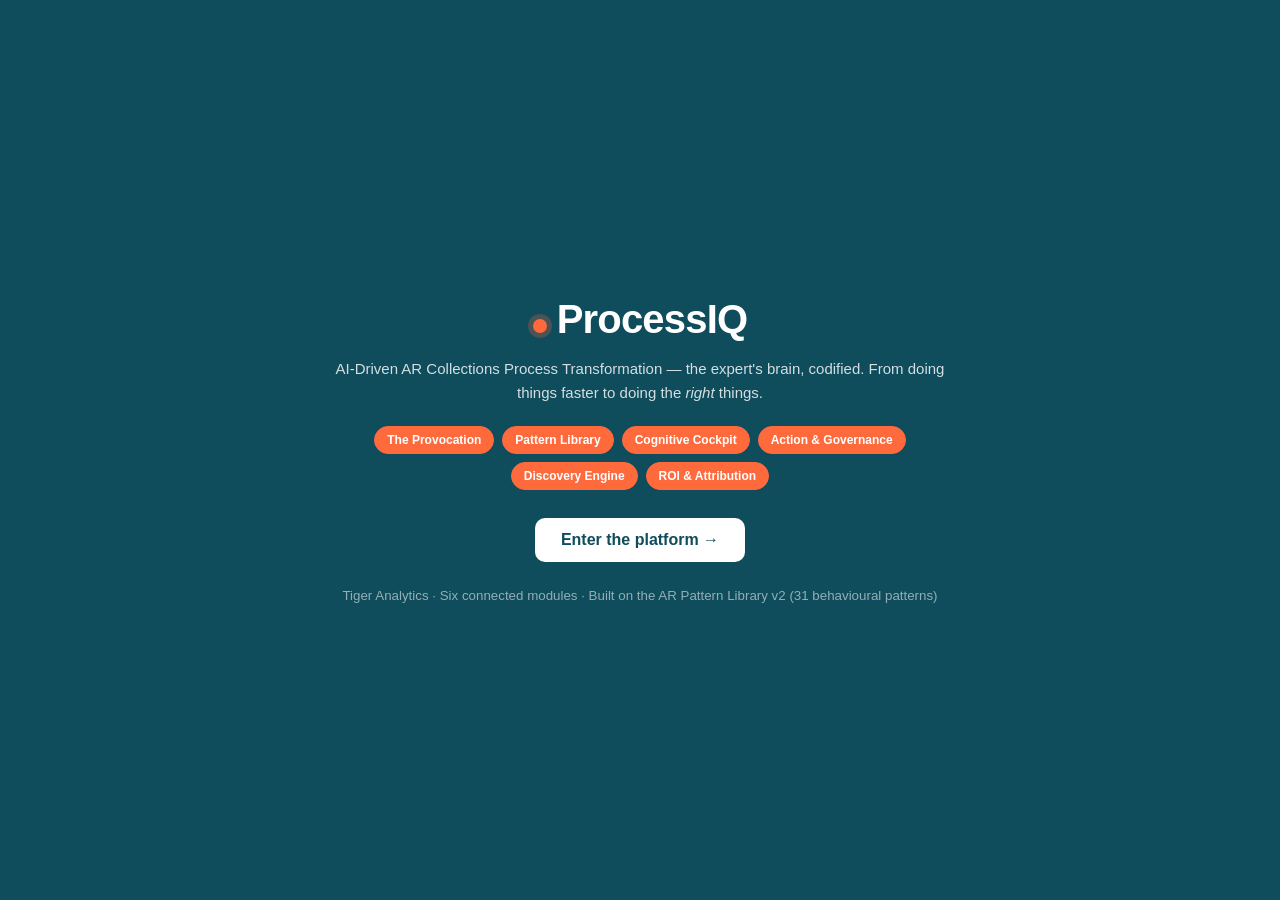
==== public/index.html @ 6649281d "Add ProcessIQ AR Collections accelerator source, build scripts, and generated cockpit Co-Authored-By" ====
<!DOCTYPE html>
<html lang="en">
<head>
<meta charset="utf-8"/>
<meta name="viewport" content="width=device-width,initial-scale=1"/>
<title>ProcessIQ · Tiger Analytics</title>
<style>
  body{margin:0;font-family:Inter,-apple-system,Segoe UI,Roboto,sans-serif;background:#0f4c5c;color:#fff;
    min-height:100vh;display:grid;place-items:center}
  .card{max-width:620px;padding:48px;text-align:center}
  .dot{width:14px;height:14px;border-radius:50%;background:#ff6a3d;display:inline-block;margin-right:10px;
    box-shadow:0 0 0 5px rgba(255,106,61,.25)}
  h1{font-size:40px;margin:0 0 6px;letter-spacing:-.02em}
  p{opacity:.82;line-height:1.55;font-size:15px}
  .modules{display:flex;flex-wrap:wrap;gap:8px;justify-content:center;margin:22px 0 28px}
  .m{font-size:12px;background:rgba(255,255,255,.1);border:1px solid rgba(255,255,255,.18);
    padding:6px 12px;border-radius:20px}
  .m.live{background:#ff6a3d;border-color:#ff6a3d;font-weight:700}
  a.cta{display:inline-block;background:#fff;color:#0f4c5c;text-decoration:none;font-weight:700;
    padding:13px 26px;border-radius:10px}
  small{display:block;margin-top:26px;opacity:.55}
</style>
</head>
<body>
  <div class="card">
    <h1><span class="dot"></span>ProcessIQ</h1>
    <p>AI-Driven AR Collections Process Transformation — the expert's brain, codified.
       From doing things faster to doing the <em>right</em> things.</p>
    <div class="modules">
      <span class="m live">The Provocation</span>
      <span class="m live">Pattern Library</span>
      <span class="m live">Cognitive Cockpit</span>
      <span class="m live">Action &amp; Governance</span>
      <span class="m live">Discovery Engine</span>
      <span class="m live">ROI &amp; Attribution</span>
    </div>
    <a class="cta" href="processiq.html">Enter the platform →</a>
    <small>Tiger Analytics · Six connected modules · Built on the AR Pattern Library v2 (31 behavioural patterns)</small>
  </div>
</body>
</html>
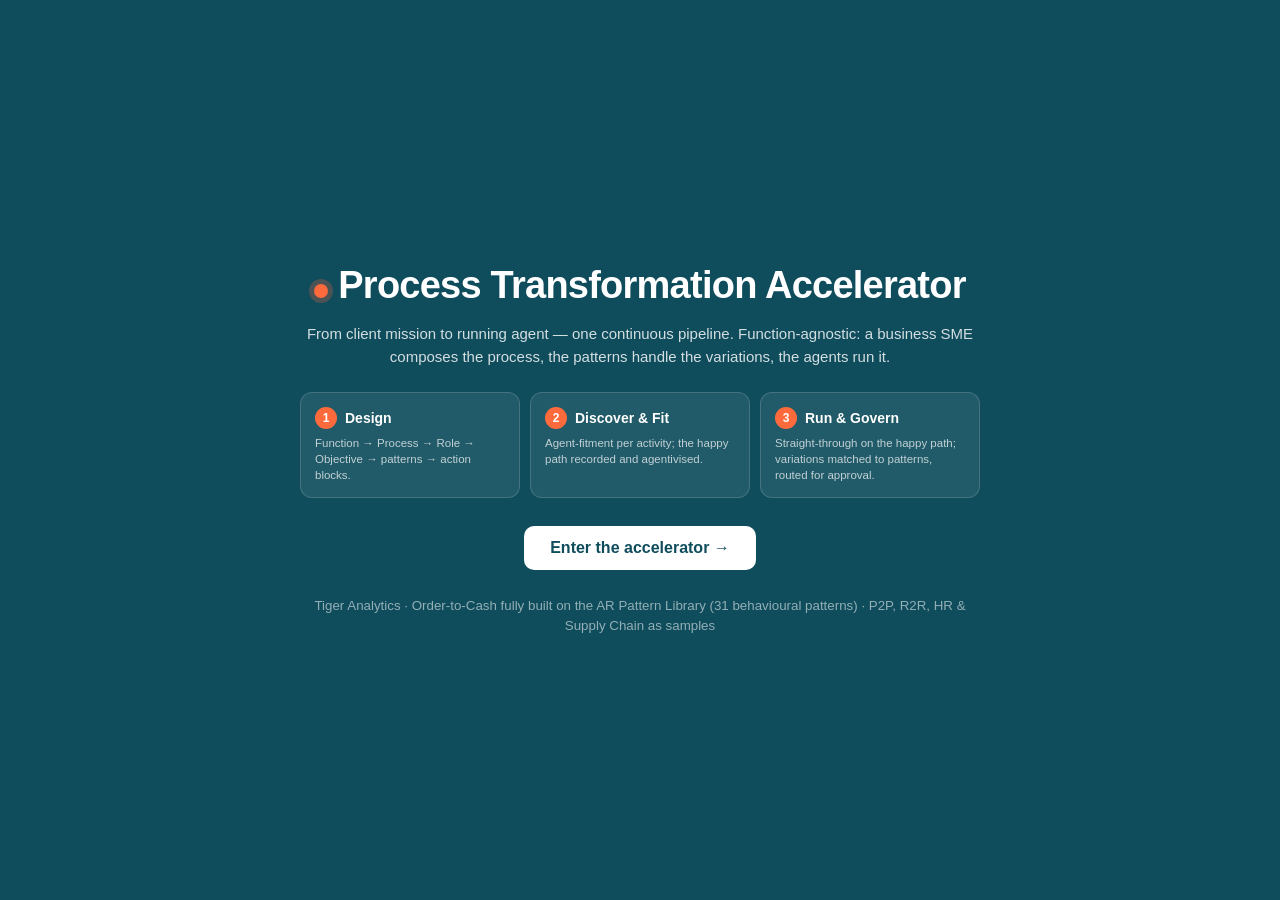
==== commit 42ea382f: "Reposition as function-agnostic Process Transformation Accelerator (3-stage journey) Reframe the 6 f" ====
--- a/public/index.html
+++ b/public/index.html
@@ -3,39 +3,39 @@
 <head>
 <meta charset="utf-8"/>
 <meta name="viewport" content="width=device-width,initial-scale=1"/>
-<title>ProcessIQ · Tiger Analytics</title>
+<title>Process Transformation Accelerator · Tiger Analytics</title>
 <style>
   body{margin:0;font-family:Inter,-apple-system,Segoe UI,Roboto,sans-serif;background:#0f4c5c;color:#fff;
     min-height:100vh;display:grid;place-items:center}
-  .card{max-width:620px;padding:48px;text-align:center}
+  .card{max-width:680px;padding:48px;text-align:center}
   .dot{width:14px;height:14px;border-radius:50%;background:#ff6a3d;display:inline-block;margin-right:10px;
     box-shadow:0 0 0 5px rgba(255,106,61,.25)}
-  h1{font-size:40px;margin:0 0 6px;letter-spacing:-.02em}
+  h1{font-size:38px;margin:0 0 6px;letter-spacing:-.02em}
   p{opacity:.82;line-height:1.55;font-size:15px}
-  .modules{display:flex;flex-wrap:wrap;gap:8px;justify-content:center;margin:22px 0 28px}
-  .m{font-size:12px;background:rgba(255,255,255,.1);border:1px solid rgba(255,255,255,.18);
-    padding:6px 12px;border-radius:20px}
-  .m.live{background:#ff6a3d;border-color:#ff6a3d;font-weight:700}
+  .stages{display:flex;flex-wrap:wrap;gap:10px;justify-content:center;margin:24px 0 28px}
+  .s{flex:1;min-width:170px;background:rgba(255,255,255,.08);border:1px solid rgba(255,255,255,.16);
+    padding:14px 14px;border-radius:12px;text-align:left}
+  .s b{display:flex;align-items:center;gap:8px;font-size:14px}
+  .s b i{width:22px;height:22px;border-radius:50%;background:#ff6a3d;display:grid;place-items:center;
+    font-style:normal;font-size:12px;font-weight:800}
+  .s span{display:block;font-size:11.5px;opacity:.72;margin-top:6px;line-height:1.4}
   a.cta{display:inline-block;background:#fff;color:#0f4c5c;text-decoration:none;font-weight:700;
     padding:13px 26px;border-radius:10px}
-  small{display:block;margin-top:26px;opacity:.55}
+  small{display:block;margin-top:26px;opacity:.55;line-height:1.5}
 </style>
 </head>
 <body>
   <div class="card">
-    <h1><span class="dot"></span>ProcessIQ</h1>
-    <p>AI-Driven AR Collections Process Transformation — the expert's brain, codified.
-       From doing things faster to doing the <em>right</em> things.</p>
-    <div class="modules">
-      <span class="m live">The Provocation</span>
-      <span class="m live">Pattern Library</span>
-      <span class="m live">Cognitive Cockpit</span>
-      <span class="m live">Action &amp; Governance</span>
-      <span class="m live">Discovery Engine</span>
-      <span class="m live">ROI &amp; Attribution</span>
+    <h1><span class="dot"></span>Process Transformation Accelerator</h1>
+    <p>From client mission to running agent — one continuous pipeline. Function-agnostic:
+       a business SME composes the process, the patterns handle the variations, the agents run it.</p>
+    <div class="stages">
+      <div class="s"><b><i>1</i>Design</b><span>Function → Process → Role → Objective → patterns → action blocks.</span></div>
+      <div class="s"><b><i>2</i>Discover &amp; Fit</b><span>Agent-fitment per activity; the happy path recorded and agentivised.</span></div>
+      <div class="s"><b><i>3</i>Run &amp; Govern</b><span>Straight-through on the happy path; variations matched to patterns, routed for approval.</span></div>
     </div>
-    <a class="cta" href="processiq.html">Enter the platform →</a>
-    <small>Tiger Analytics · Six connected modules · Built on the AR Pattern Library v2 (31 behavioural patterns)</small>
+    <a class="cta" href="processiq.html">Enter the accelerator →</a>
+    <small>Tiger Analytics · Order-to-Cash fully built on the AR Pattern Library (31 behavioural patterns) · P2P, R2R, HR &amp; Supply Chain as samples</small>
   </div>
 </body>
 </html>
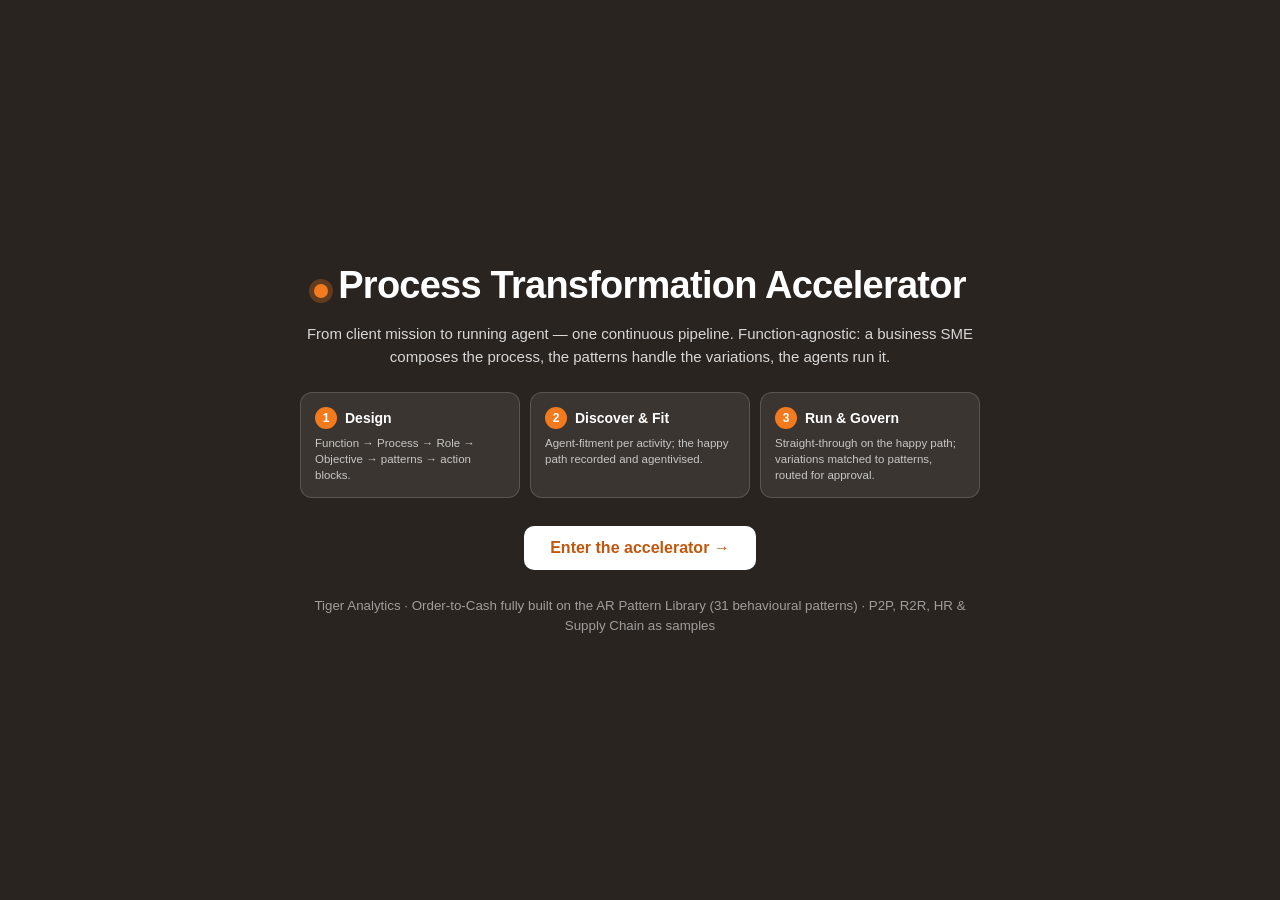
==== commit c225dc90: "Recolor to Tiger Analytics theme (warm neutrals + charcoal & Tiger orange) - :root tokens: warm off-" ====
--- a/public/index.html
+++ b/public/index.html
@@ -5,21 +5,21 @@
 <meta name="viewport" content="width=device-width,initial-scale=1"/>
 <title>Process Transformation Accelerator · Tiger Analytics</title>
 <style>
-  body{margin:0;font-family:Inter,-apple-system,Segoe UI,Roboto,sans-serif;background:#0f4c5c;color:#fff;
+  body{margin:0;font-family:Inter,-apple-system,Segoe UI,Roboto,sans-serif;background:#2a2420;color:#fff;
     min-height:100vh;display:grid;place-items:center}
   .card{max-width:680px;padding:48px;text-align:center}
-  .dot{width:14px;height:14px;border-radius:50%;background:#ff6a3d;display:inline-block;margin-right:10px;
-    box-shadow:0 0 0 5px rgba(255,106,61,.25)}
+  .dot{width:14px;height:14px;border-radius:50%;background:#f47a1e;display:inline-block;margin-right:10px;
+    box-shadow:0 0 0 5px rgba(244,122,30,.28)}
   h1{font-size:38px;margin:0 0 6px;letter-spacing:-.02em}
   p{opacity:.82;line-height:1.55;font-size:15px}
   .stages{display:flex;flex-wrap:wrap;gap:10px;justify-content:center;margin:24px 0 28px}
   .s{flex:1;min-width:170px;background:rgba(255,255,255,.08);border:1px solid rgba(255,255,255,.16);
     padding:14px 14px;border-radius:12px;text-align:left}
   .s b{display:flex;align-items:center;gap:8px;font-size:14px}
-  .s b i{width:22px;height:22px;border-radius:50%;background:#ff6a3d;display:grid;place-items:center;
+  .s b i{width:22px;height:22px;border-radius:50%;background:#f47a1e;display:grid;place-items:center;
     font-style:normal;font-size:12px;font-weight:800}
   .s span{display:block;font-size:11.5px;opacity:.72;margin-top:6px;line-height:1.4}
-  a.cta{display:inline-block;background:#fff;color:#0f4c5c;text-decoration:none;font-weight:700;
+  a.cta{display:inline-block;background:#fff;color:#c1560d;text-decoration:none;font-weight:700;
     padding:13px 26px;border-radius:10px}
   small{display:block;margin-top:26px;opacity:.55;line-height:1.5}
 </style>
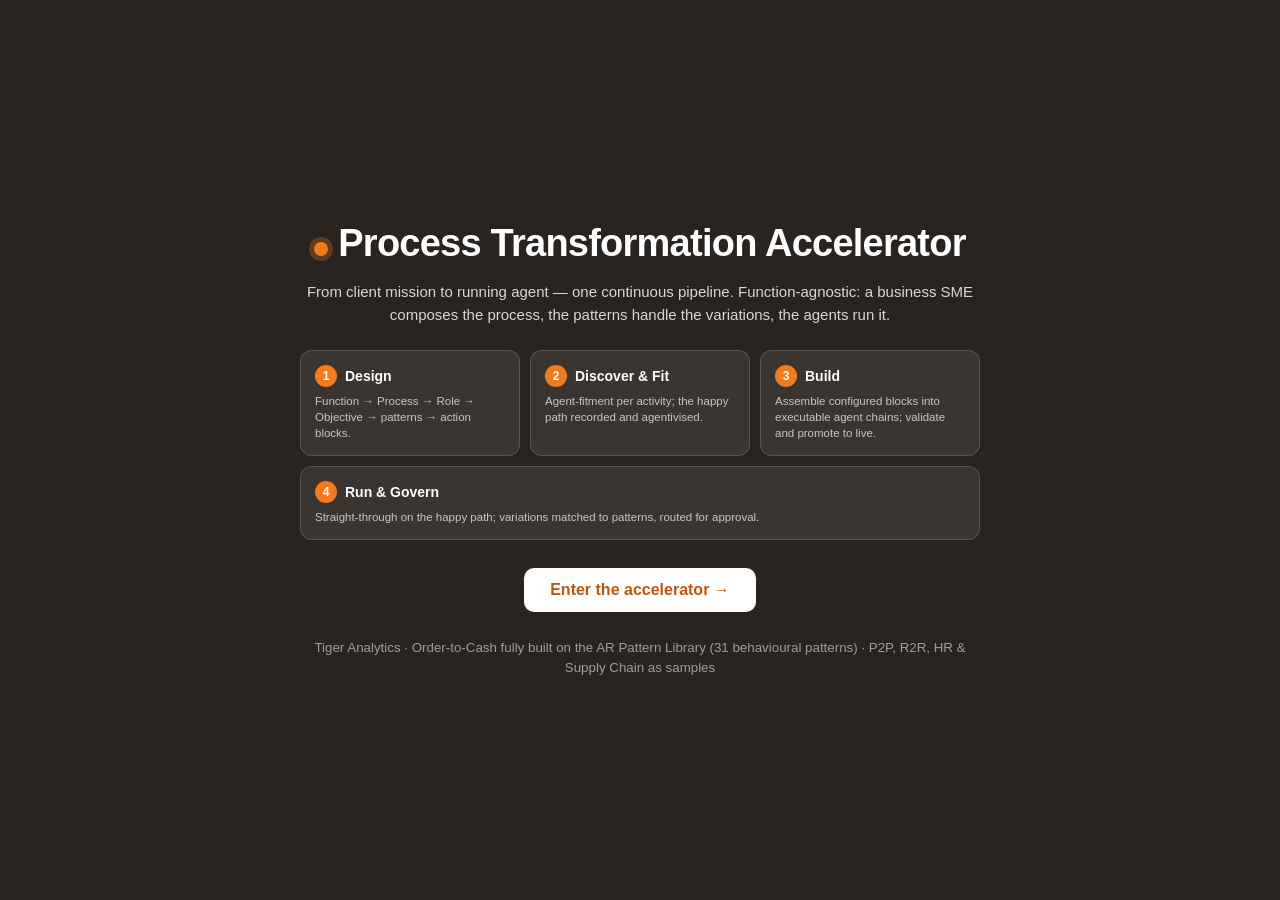
==== commit 5d902e68: "Expand to full O2C library (101 patterns) + promote Build to its own stage - Add hand-authored patte" ====
--- a/public/index.html
+++ b/public/index.html
@@ -32,7 +32,8 @@
     <div class="stages">
       <div class="s"><b><i>1</i>Design</b><span>Function → Process → Role → Objective → patterns → action blocks.</span></div>
       <div class="s"><b><i>2</i>Discover &amp; Fit</b><span>Agent-fitment per activity; the happy path recorded and agentivised.</span></div>
-      <div class="s"><b><i>3</i>Run &amp; Govern</b><span>Straight-through on the happy path; variations matched to patterns, routed for approval.</span></div>
+      <div class="s"><b><i>3</i>Build</b><span>Assemble configured blocks into executable agent chains; validate and promote to live.</span></div>
+      <div class="s"><b><i>4</i>Run &amp; Govern</b><span>Straight-through on the happy path; variations matched to patterns, routed for approval.</span></div>
     </div>
     <a class="cta" href="processiq.html">Enter the accelerator →</a>
     <small>Tiger Analytics · Order-to-Cash fully built on the AR Pattern Library (31 behavioural patterns) · P2P, R2R, HR &amp; Supply Chain as samples</small>
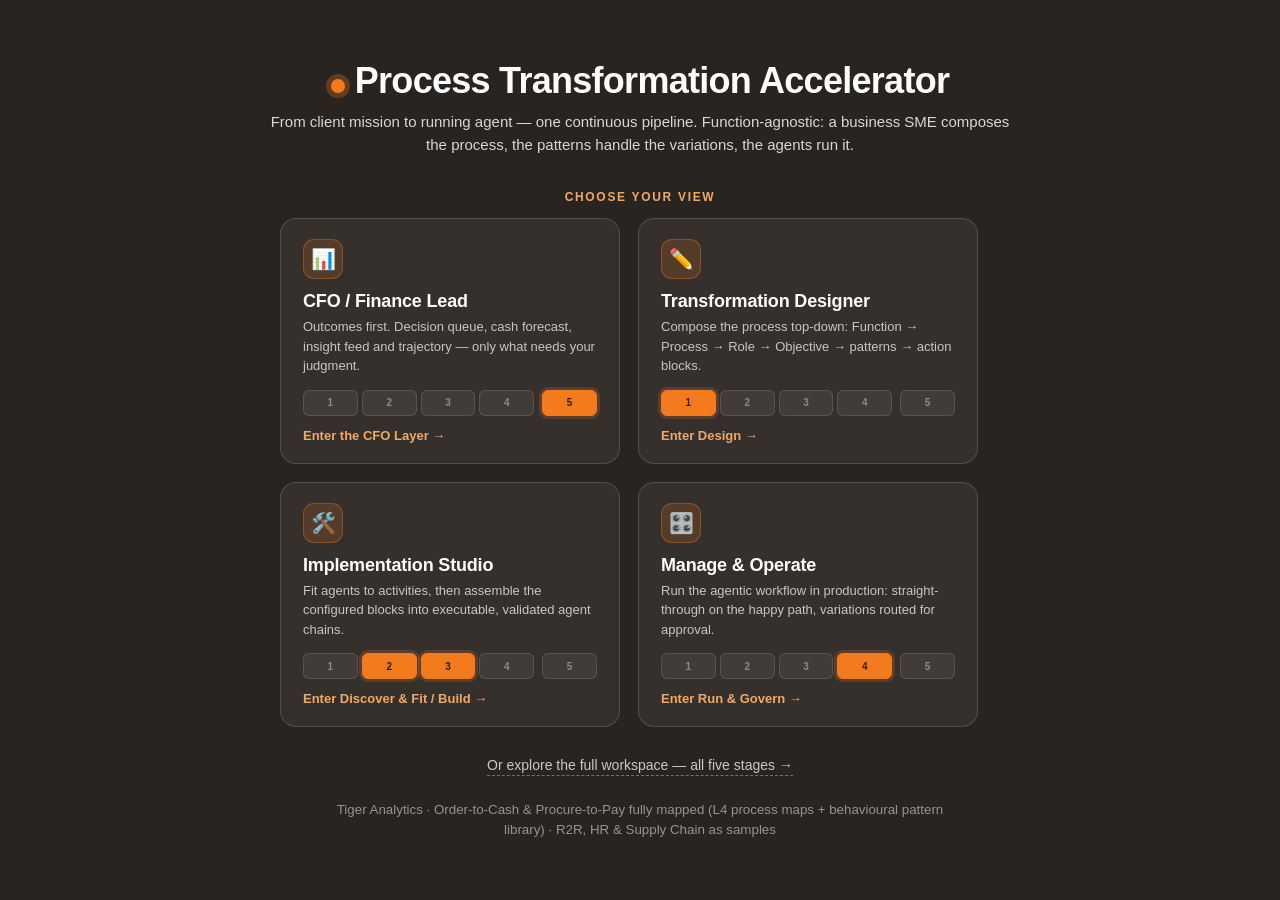
==== commit 7df95073: "persona page added" ====
--- a/public/index.html
+++ b/public/index.html
@@ -5,38 +5,94 @@
 <meta name="viewport" content="width=device-width,initial-scale=1"/>
 <title>Process Transformation Accelerator · Tiger Analytics</title>
 <style>
+  *{box-sizing:border-box}
   body{margin:0;font-family:Inter,-apple-system,Segoe UI,Roboto,sans-serif;background:#2a2420;color:#fff;
-    min-height:100vh;display:grid;place-items:center}
-  .card{max-width:680px;padding:48px;text-align:center}
+    min-height:100vh;display:flex;flex-direction:column;align-items:center;justify-content:center;padding:40px 20px}
   .dot{width:14px;height:14px;border-radius:50%;background:#f47a1e;display:inline-block;margin-right:10px;
     box-shadow:0 0 0 5px rgba(244,122,30,.28)}
-  h1{font-size:38px;margin:0 0 6px;letter-spacing:-.02em}
-  p{opacity:.82;line-height:1.55;font-size:15px}
-  .stages{display:flex;flex-wrap:wrap;gap:10px;justify-content:center;margin:24px 0 28px}
-  .s{flex:1;min-width:170px;background:rgba(255,255,255,.08);border:1px solid rgba(255,255,255,.16);
-    padding:14px 14px;border-radius:12px;text-align:left}
-  .s b{display:flex;align-items:center;gap:8px;font-size:14px}
-  .s b i{width:22px;height:22px;border-radius:50%;background:#f47a1e;display:grid;place-items:center;
-    font-style:normal;font-size:12px;font-weight:800}
-  .s span{display:block;font-size:11.5px;opacity:.72;margin-top:6px;line-height:1.4}
-  a.cta{display:inline-block;background:#fff;color:#c1560d;text-decoration:none;font-weight:700;
-    padding:13px 26px;border-radius:10px}
-  small{display:block;margin-top:26px;opacity:.55;line-height:1.5}
+  .hero{max-width:760px;text-align:center;margin-bottom:34px}
+  h1{font-size:36px;margin:0 0 8px;letter-spacing:-.02em}
+  .hero p{opacity:.82;line-height:1.55;font-size:15px;margin:0}
+  .who{font-size:12px;font-weight:800;text-transform:uppercase;letter-spacing:.14em;color:#f0a866;margin:0 0 14px}
+  .grid{display:grid;grid-template-columns:repeat(2,minmax(300px,340px));gap:18px;width:100%;max-width:720px}
+  @media(max-width:720px){.grid{grid-template-columns:1fr}}
+  a.persona{display:block;text-decoration:none;color:#fff;background:rgba(255,255,255,.06);
+    border:1px solid rgba(255,255,255,.14);border-radius:16px;padding:20px 22px;transition:.16s}
+  a.persona:hover{background:rgba(255,255,255,.1);border-color:rgba(244,122,30,.6);transform:translateY(-3px)}
+  .p-ic{width:40px;height:40px;border-radius:11px;display:grid;place-items:center;font-size:20px;
+    background:rgba(244,122,30,.16);border:1px solid rgba(244,122,30,.34);margin-bottom:12px}
+  .p-name{font-size:18px;font-weight:750;letter-spacing:-.01em}
+  .p-desc{font-size:13px;opacity:.72;line-height:1.5;margin:5px 0 14px}
+  /* mini stage strip preview */
+  .strip{display:flex;gap:4px;margin-bottom:12px}
+  .st{flex:1;height:26px;border-radius:6px;display:grid;place-items:center;font-size:10px;font-weight:800;
+    background:rgba(255,255,255,.06);border:1px solid rgba(255,255,255,.12);color:rgba(255,255,255,.4)}
+  .st.on{background:#f47a1e;border-color:#f47a1e;color:#2a2420;box-shadow:0 0 0 3px rgba(244,122,30,.2)}
+  .st.sep{flex:0;width:1px;background:rgba(255,255,255,.18);border:0;border-radius:0}
+  .p-enter{font-size:13px;font-weight:700;color:#f0a866}
+  a.full{margin-top:30px;font-size:14px;color:rgba(255,255,255,.75);text-decoration:none;border-bottom:1px dashed rgba(255,255,255,.35);padding-bottom:2px}
+  a.full:hover{color:#fff}
+  small.foot{display:block;margin-top:24px;opacity:.5;line-height:1.5;text-align:center;max-width:640px}
 </style>
 </head>
 <body>
-  <div class="card">
+  <div class="hero">
     <h1><span class="dot"></span>Process Transformation Accelerator</h1>
     <p>From client mission to running agent — one continuous pipeline. Function-agnostic:
        a business SME composes the process, the patterns handle the variations, the agents run it.</p>
-    <div class="stages">
-      <div class="s"><b><i>1</i>Design</b><span>Function → Process → Role → Objective → patterns → action blocks.</span></div>
-      <div class="s"><b><i>2</i>Discover &amp; Fit</b><span>Agent-fitment per activity; the happy path recorded and agentivised.</span></div>
-      <div class="s"><b><i>3</i>Build</b><span>Assemble configured blocks into executable agent chains; validate and promote to live.</span></div>
-      <div class="s"><b><i>4</i>Run &amp; Govern</b><span>Straight-through on the happy path; variations matched to patterns, routed for approval.</span></div>
-    </div>
-    <a class="cta" href="processiq.html">Enter the accelerator →</a>
-    <small>Tiger Analytics · Order-to-Cash fully built on the AR Pattern Library (31 behavioural patterns) · P2P, R2R, HR &amp; Supply Chain as samples</small>
   </div>
+
+  <p class="who">Choose your view</p>
+  <div class="grid">
+
+    <a class="persona" href="processiq.html?persona=cfo">
+      <div class="p-ic">📊</div>
+      <div class="p-name">CFO / Finance Lead</div>
+      <div class="p-desc">Outcomes first. Decision queue, cash forecast, insight feed and trajectory — only what needs your judgment.</div>
+      <div class="strip">
+        <span class="st">1</span><span class="st">2</span><span class="st">3</span><span class="st">4</span>
+        <span class="st sep"></span><span class="st on">5</span>
+      </div>
+      <div class="p-enter">Enter the CFO Layer →</div>
+    </a>
+
+    <a class="persona" href="processiq.html?persona=designer">
+      <div class="p-ic">✏️</div>
+      <div class="p-name">Transformation Designer</div>
+      <div class="p-desc">Compose the process top-down: Function → Process → Role → Objective → patterns → action blocks.</div>
+      <div class="strip">
+        <span class="st on">1</span><span class="st">2</span><span class="st">3</span><span class="st">4</span>
+        <span class="st sep"></span><span class="st">5</span>
+      </div>
+      <div class="p-enter">Enter Design →</div>
+    </a>
+
+    <a class="persona" href="processiq.html?persona=studio">
+      <div class="p-ic">🛠️</div>
+      <div class="p-name">Implementation Studio</div>
+      <div class="p-desc">Fit agents to activities, then assemble the configured blocks into executable, validated agent chains.</div>
+      <div class="strip">
+        <span class="st">1</span><span class="st on">2</span><span class="st on">3</span><span class="st">4</span>
+        <span class="st sep"></span><span class="st">5</span>
+      </div>
+      <div class="p-enter">Enter Discover &amp; Fit / Build →</div>
+    </a>
+
+    <a class="persona" href="processiq.html?persona=manage">
+      <div class="p-ic">🎛️</div>
+      <div class="p-name">Manage &amp; Operate</div>
+      <div class="p-desc">Run the agentic workflow in production: straight-through on the happy path, variations routed for approval.</div>
+      <div class="strip">
+        <span class="st">1</span><span class="st">2</span><span class="st">3</span><span class="st on">4</span>
+        <span class="st sep"></span><span class="st">5</span>
+      </div>
+      <div class="p-enter">Enter Run &amp; Govern →</div>
+    </a>
+
+  </div>
+
+  <a class="full" href="processiq.html">Or explore the full workspace — all five stages →</a>
+
+  <small class="foot">Tiger Analytics · Order-to-Cash &amp; Procure-to-Pay fully mapped (L4 process maps + behavioural pattern library) · R2R, HR &amp; Supply Chain as samples</small>
 </body>
 </html>
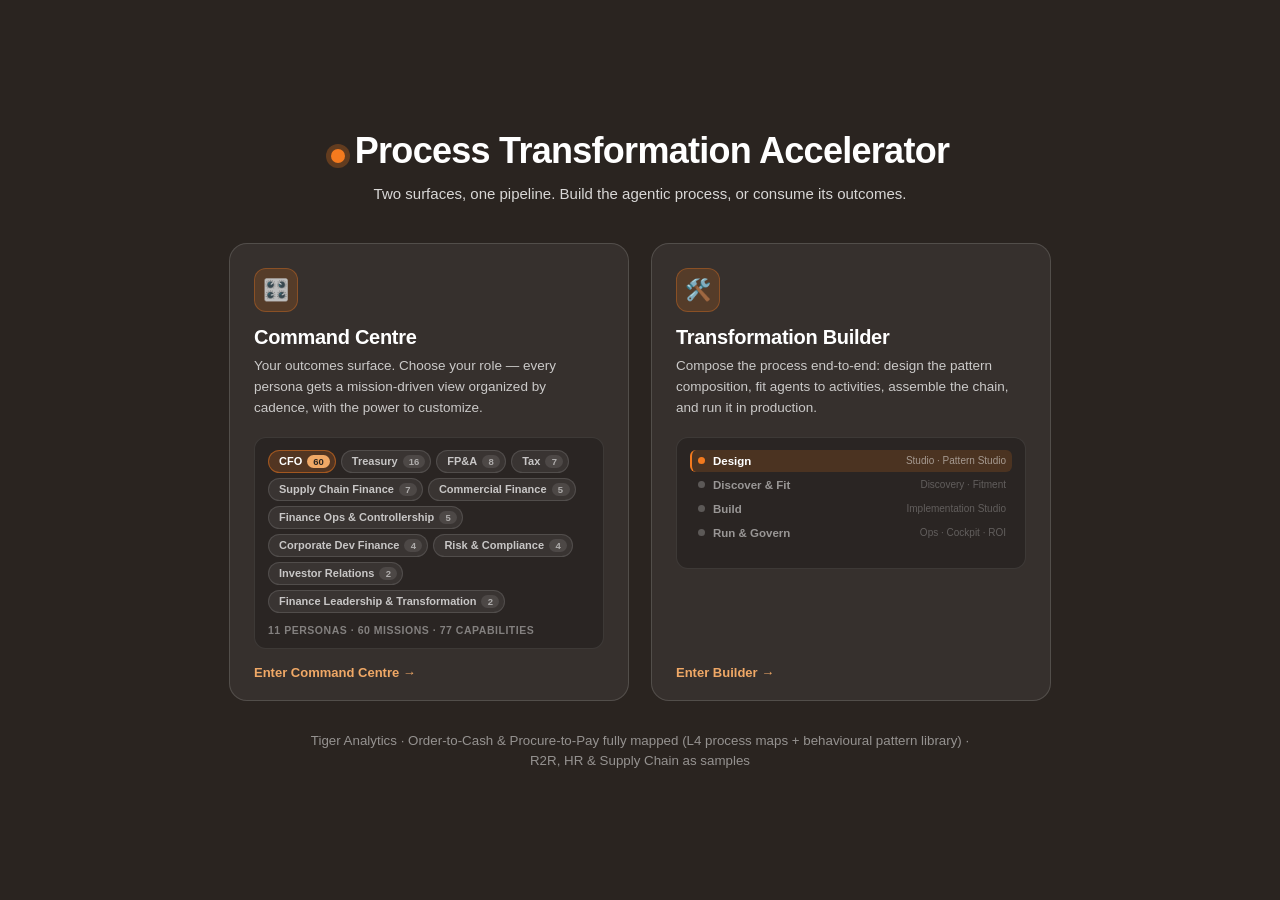
==== commit 9d5e584a: "Two-tile architecture: Command Centre (mission taxonomy) + Transformation Builder Landing page colla" ====
--- a/public/index.html
+++ b/public/index.html
@@ -3,96 +3,105 @@
 <head>
 <meta charset="utf-8"/>
 <meta name="viewport" content="width=device-width,initial-scale=1"/>
+<meta http-equiv="Cache-Control" content="no-cache"/>
 <title>Process Transformation Accelerator · Tiger Analytics</title>
 <style>
   *{box-sizing:border-box}
   body{margin:0;font-family:Inter,-apple-system,Segoe UI,Roboto,sans-serif;background:#2a2420;color:#fff;
-    min-height:100vh;display:flex;flex-direction:column;align-items:center;justify-content:center;padding:40px 20px}
+    min-height:100vh;display:flex;flex-direction:column;align-items:center;justify-content:center;padding:44px 20px}
   .dot{width:14px;height:14px;border-radius:50%;background:#f47a1e;display:inline-block;margin-right:10px;
     box-shadow:0 0 0 5px rgba(244,122,30,.28)}
-  .hero{max-width:760px;text-align:center;margin-bottom:34px}
-  h1{font-size:36px;margin:0 0 8px;letter-spacing:-.02em}
+  .hero{max-width:780px;text-align:center;margin-bottom:38px}
+  h1{font-size:36px;margin:0 0 10px;letter-spacing:-.02em}
   .hero p{opacity:.82;line-height:1.55;font-size:15px;margin:0}
-  .who{font-size:12px;font-weight:800;text-transform:uppercase;letter-spacing:.14em;color:#f0a866;margin:0 0 14px}
-  .grid{display:grid;grid-template-columns:repeat(2,minmax(300px,340px));gap:18px;width:100%;max-width:720px}
-  @media(max-width:720px){.grid{grid-template-columns:1fr}}
-  a.persona{display:block;text-decoration:none;color:#fff;background:rgba(255,255,255,.06);
-    border:1px solid rgba(255,255,255,.14);border-radius:16px;padding:20px 22px;transition:.16s}
-  a.persona:hover{background:rgba(255,255,255,.1);border-color:rgba(244,122,30,.6);transform:translateY(-3px)}
-  .p-ic{width:40px;height:40px;border-radius:11px;display:grid;place-items:center;font-size:20px;
-    background:rgba(244,122,30,.16);border:1px solid rgba(244,122,30,.34);margin-bottom:12px}
-  .p-name{font-size:18px;font-weight:750;letter-spacing:-.01em}
-  .p-desc{font-size:13px;opacity:.72;line-height:1.5;margin:5px 0 14px}
-  /* mini stage strip preview */
-  .strip{display:flex;gap:4px;margin-bottom:12px}
-  .st{flex:1;height:26px;border-radius:6px;display:grid;place-items:center;font-size:10px;font-weight:800;
-    background:rgba(255,255,255,.06);border:1px solid rgba(255,255,255,.12);color:rgba(255,255,255,.4)}
-  .st.on{background:#f47a1e;border-color:#f47a1e;color:#2a2420;box-shadow:0 0 0 3px rgba(244,122,30,.2)}
-  .st.sep{flex:0;width:1px;background:rgba(255,255,255,.18);border:0;border-radius:0}
-  .p-enter{font-size:13px;font-weight:700;color:#f0a866}
-  a.full{margin-top:30px;font-size:14px;color:rgba(255,255,255,.75);text-decoration:none;border-bottom:1px dashed rgba(255,255,255,.35);padding-bottom:2px}
-  a.full:hover{color:#fff}
-  small.foot{display:block;margin-top:24px;opacity:.5;line-height:1.5;text-align:center;max-width:640px}
+
+  .grid{display:grid;grid-template-columns:repeat(2,minmax(300px,400px));gap:22px;width:100%;max-width:822px}
+  @media(max-width:820px){.grid{grid-template-columns:1fr;max-width:420px}}
+
+  a.surface{display:flex;flex-direction:column;text-decoration:none;color:#fff;background:rgba(255,255,255,.06);
+    border:1px solid rgba(255,255,255,.14);border-radius:18px;padding:24px 24px 20px;transition:.16s}
+  a.surface:hover{background:rgba(255,255,255,.1);border-color:rgba(244,122,30,.6);transform:translateY(-3px)}
+  .s-ic{width:44px;height:44px;border-radius:12px;display:grid;place-items:center;font-size:21px;
+    background:rgba(244,122,30,.16);border:1px solid rgba(244,122,30,.34);margin-bottom:14px}
+  .s-name{font-size:20px;font-weight:750;letter-spacing:-.015em}
+  .s-desc{font-size:13.5px;opacity:.74;line-height:1.55;margin:7px 0 18px}
+  .s-enter{font-size:13px;font-weight:700;color:#f0a866;margin-top:auto;padding-top:16px}
+
+  /* preview: builder = mini vertical stage rail */
+  .prev{background:rgba(0,0,0,.22);border:1px solid rgba(255,255,255,.09);border-radius:12px;padding:12px 13px;min-height:132px}
+  .rail{display:flex;flex-direction:column;gap:2px}
+  .rl{display:flex;align-items:center;gap:8px;padding:5px 6px;border-radius:6px;font-size:11.5px;font-weight:700;
+    color:rgba(255,255,255,.52);border-left:2px solid transparent}
+  .rl .rd{width:7px;height:7px;border-radius:50%;background:rgba(255,255,255,.24);flex-shrink:0}
+  .rl.on{background:rgba(244,122,30,.16);border-left-color:#f47a1e;color:#fff}
+  .rl.on .rd{background:#f47a1e}
+  .rl small{margin-left:auto;font-weight:500;opacity:.5;font-size:10px}
+
+  /* preview: command centre = named roles, each with its mission count */
+  .roles{display:flex;flex-wrap:wrap;gap:5px}
+  .rc{display:inline-flex;align-items:center;gap:5px;border-radius:20px;padding:4px 5px 4px 10px;
+    font-size:11px;font-weight:650;color:rgba(255,255,255,.72);
+    background:rgba(255,255,255,.07);border:1px solid rgba(255,255,255,.12)}
+  .rc i{font-style:normal;font-size:9.5px;font-weight:800;color:rgba(255,255,255,.55);
+    background:rgba(255,255,255,.1);border-radius:20px;padding:1px 6px;min-width:18px;text-align:center}
+  .rc.cfo{background:rgba(244,122,30,.2);border-color:rgba(244,122,30,.5);color:#fff;font-weight:800}
+  .rc.cfo i{color:#2a2420;background:#f0a866}
+  .rmeta{font-size:10.5px;font-weight:700;letter-spacing:.05em;text-transform:uppercase;
+    color:rgba(255,255,255,.42);margin-top:11px}
+
+  small.foot{display:block;margin-top:30px;opacity:.5;line-height:1.5;text-align:center;max-width:660px}
 </style>
 </head>
 <body>
   <div class="hero">
     <h1><span class="dot"></span>Process Transformation Accelerator</h1>
-    <p>From client mission to running agent — one continuous pipeline. Function-agnostic:
-       a business SME composes the process, the patterns handle the variations, the agents run it.</p>
+    <p>Two surfaces, one pipeline. Build the agentic process, or consume its outcomes.</p>
   </div>
 
-  <p class="who">Choose your view</p>
   <div class="grid">
 
-    <a class="persona" href="processiq.html?persona=cfo">
-      <div class="p-ic">📊</div>
-      <div class="p-name">CFO / Finance Lead</div>
-      <div class="p-desc">Outcomes first. Decision queue, cash forecast, insight feed and trajectory — only what needs your judgment.</div>
-      <div class="strip">
-        <span class="st">1</span><span class="st">2</span><span class="st">3</span><span class="st">4</span>
-        <span class="st sep"></span><span class="st on">5</span>
+    <a class="surface" href="processiq.html?persona=command">
+      <div class="s-ic">🎛️</div>
+      <div class="s-name">Command Centre</div>
+      <div class="s-desc">Your outcomes surface. Choose your role — every persona gets a mission-driven
+        view organized by cadence, with the power to customize.</div>
+      <div class="prev">
+        <div class="roles">
+          <span class="rc cfo">CFO<i>60</i></span>
+          <span class="rc">Treasury<i>16</i></span>
+          <span class="rc">FP&amp;A<i>8</i></span>
+          <span class="rc">Tax<i>7</i></span>
+          <span class="rc">Supply Chain Finance<i>7</i></span>
+          <span class="rc">Commercial Finance<i>5</i></span>
+          <span class="rc">Finance Ops &amp; Controllership<i>5</i></span>
+          <span class="rc">Corporate Dev Finance<i>4</i></span>
+          <span class="rc">Risk &amp; Compliance<i>4</i></span>
+          <span class="rc">Investor Relations<i>2</i></span>
+          <span class="rc">Finance Leadership &amp; Transformation<i>2</i></span>
+        </div>
+        <div class="rmeta">11 personas · 60 missions · 77 capabilities</div>
       </div>
-      <div class="p-enter">Enter the CFO Layer →</div>
+      <div class="s-enter">Enter Command Centre →</div>
     </a>
 
-    <a class="persona" href="processiq.html?persona=designer">
-      <div class="p-ic">✏️</div>
-      <div class="p-name">Transformation Designer</div>
-      <div class="p-desc">Compose the process top-down: Function → Process → Role → Objective → patterns → action blocks.</div>
-      <div class="strip">
-        <span class="st on">1</span><span class="st">2</span><span class="st">3</span><span class="st">4</span>
-        <span class="st sep"></span><span class="st">5</span>
+    <a class="surface" href="processiq.html?persona=builder">
+      <div class="s-ic">🛠️</div>
+      <div class="s-name">Transformation Builder</div>
+      <div class="s-desc">Compose the process end-to-end: design the pattern composition, fit agents to
+        activities, assemble the chain, and run it in production.</div>
+      <div class="prev">
+        <div class="rail">
+          <div class="rl on"><span class="rd"></span>Design<small>Studio · Pattern Studio</small></div>
+          <div class="rl"><span class="rd"></span>Discover &amp; Fit<small>Discovery · Fitment</small></div>
+          <div class="rl"><span class="rd"></span>Build<small>Implementation Studio</small></div>
+          <div class="rl"><span class="rd"></span>Run &amp; Govern<small>Ops · Cockpit · ROI</small></div>
+        </div>
       </div>
-      <div class="p-enter">Enter Design →</div>
-    </a>
-
-    <a class="persona" href="processiq.html?persona=studio">
-      <div class="p-ic">🛠️</div>
-      <div class="p-name">Implementation Studio</div>
-      <div class="p-desc">Fit agents to activities, then assemble the configured blocks into executable, validated agent chains.</div>
-      <div class="strip">
-        <span class="st">1</span><span class="st on">2</span><span class="st on">3</span><span class="st">4</span>
-        <span class="st sep"></span><span class="st">5</span>
-      </div>
-      <div class="p-enter">Enter Discover &amp; Fit / Build →</div>
-    </a>
-
-    <a class="persona" href="processiq.html?persona=manage">
-      <div class="p-ic">🎛️</div>
-      <div class="p-name">Manage &amp; Operate</div>
-      <div class="p-desc">Run the agentic workflow in production: straight-through on the happy path, variations routed for approval.</div>
-      <div class="strip">
-        <span class="st">1</span><span class="st">2</span><span class="st">3</span><span class="st on">4</span>
-        <span class="st sep"></span><span class="st">5</span>
-      </div>
-      <div class="p-enter">Enter Run &amp; Govern →</div>
+      <div class="s-enter">Enter Builder →</div>
     </a>
 
   </div>
 
-  <a class="full" href="processiq.html">Or explore the full workspace — all five stages →</a>
-
   <small class="foot">Tiger Analytics · Order-to-Cash &amp; Procure-to-Pay fully mapped (L4 process maps + behavioural pattern library) · R2R, HR &amp; Supply Chain as samples</small>
 </body>
 </html>
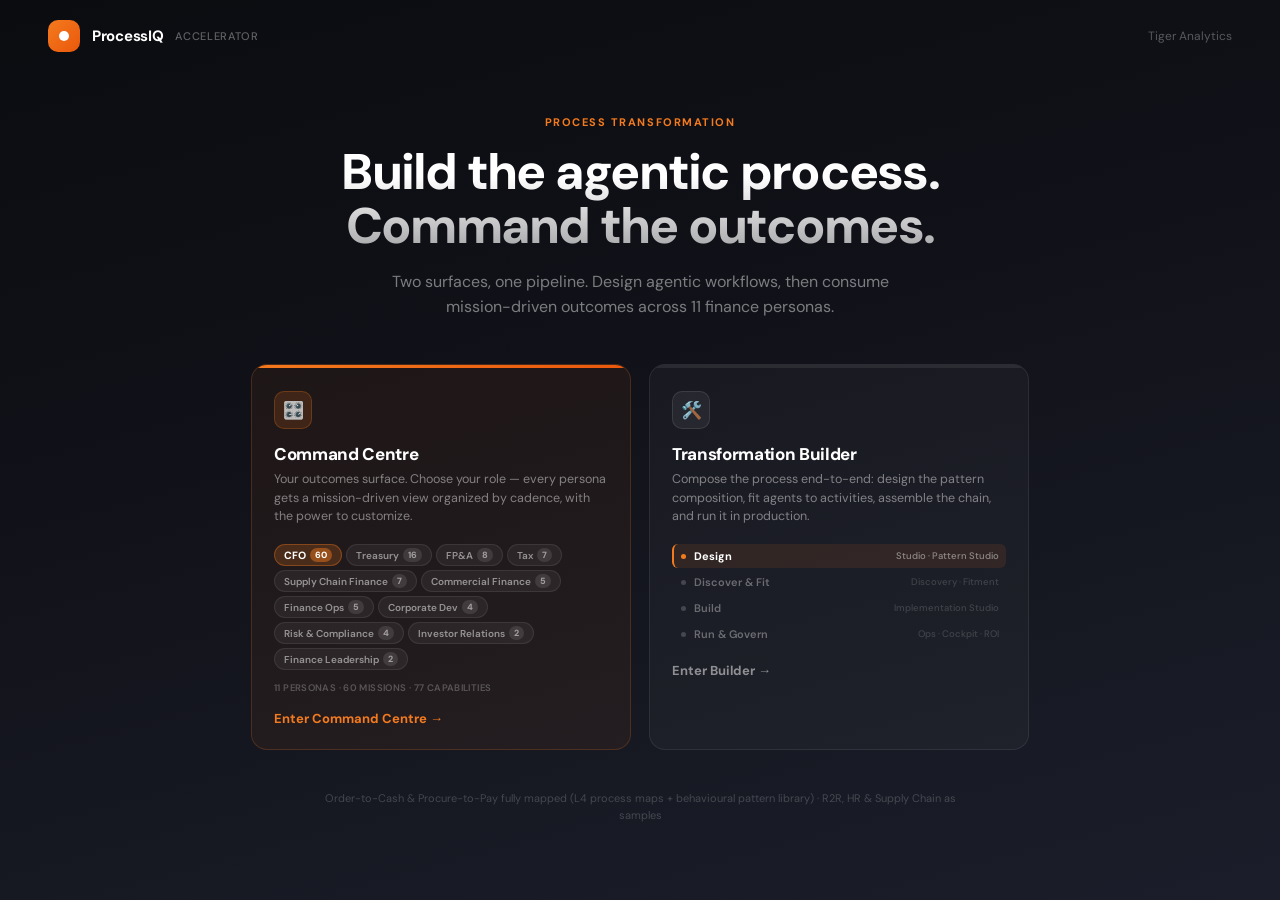
==== commit da434f04: "Cool-neutral visual refresh across both surfaces Re-skin only: the DOM every view renders is byte-fo" ====
--- a/public/index.html
+++ b/public/index.html
@@ -5,67 +5,103 @@
 <meta name="viewport" content="width=device-width,initial-scale=1"/>
 <meta http-equiv="Cache-Control" content="no-cache"/>
 <title>Process Transformation Accelerator · Tiger Analytics</title>
+<style>@font-face{font-family:'DM Sans';font-style:normal;font-weight:300 800;font-display:swap;src:url([data-uri]) format('woff2');unicode-range:U+0100-02BA,U+02BD-02C5,U+02C7-02CC,U+02CE-02D7,U+02DD-02FF,U+0304,U+0308,U+0329,U+1D00-1DBF,U+1E00-1E9F,U+1EF2-1EFF,U+2020,U+20A0-20AB,U+20AD-20C0,U+2113,U+2C60-2C7F,U+A720-A7FF}
+@font-face{font-family:'DM Sans';font-style:normal;font-weight:300 800;font-display:swap;src:url([data-uri]) format('woff2');unicode-range:U+0000-00FF,U+0131,U+0152-0153,U+02BB-02BC,U+02C6,U+02DA,U+02DC,U+0304,U+0308,U+0329,U+2000-206F,U+20AC,U+2122,U+2191,U+2193,U+2212,U+2215,U+FEFF,U+FFFD}
+@font-face{font-family:'JetBrains Mono';font-style:normal;font-weight:400 700;font-display:swap;src:url([data-uri]) format('woff2');unicode-range:U+0100-02BA,U+02BD-02C5,U+02C7-02CC,U+02CE-02D7,U+02DD-02FF,U+0304,U+0308,U+0329,U+1D00-1DBF,U+1E00-1E9F,U+1EF2-1EFF,U+2020,U+20A0-20AB,U+20AD-20C0,U+2113,U+2C60-2C7F,U+A720-A7FF}
+@font-face{font-family:'JetBrains Mono';font-style:normal;font-weight:400 700;font-display:swap;src:url([data-uri]) format('woff2');unicode-range:U+0000-00FF,U+0131,U+0152-0153,U+02BB-02BC,U+02C6,U+02DA,U+02DC,U+0304,U+0308,U+0329,U+2000-206F,U+20AC,U+2122,U+2191,U+2193,U+2212,U+2215,U+FEFF,U+FFFD}</style>
 <style>
   *{box-sizing:border-box}
-  body{margin:0;font-family:Inter,-apple-system,Segoe UI,Roboto,sans-serif;background:#2a2420;color:#fff;
-    min-height:100vh;display:flex;flex-direction:column;align-items:center;justify-content:center;padding:44px 20px}
-  .dot{width:14px;height:14px;border-radius:50%;background:#f47a1e;display:inline-block;margin-right:10px;
-    box-shadow:0 0 0 5px rgba(244,122,30,.28)}
-  .hero{max-width:780px;text-align:center;margin-bottom:38px}
-  h1{font-size:36px;margin:0 0 10px;letter-spacing:-.02em}
-  .hero p{opacity:.82;line-height:1.55;font-size:15px;margin:0}
+  body{margin:0;font-family:'DM Sans',-apple-system,Segoe UI,Roboto,sans-serif;
+    background:linear-gradient(165deg,#0b0c10 0%,#111219 42%,#1b1e2a 100%);color:#fff;
+    min-height:100vh;display:flex;flex-direction:column;-webkit-font-smoothing:antialiased}
 
-  .grid{display:grid;grid-template-columns:repeat(2,minmax(300px,400px));gap:22px;width:100%;max-width:822px}
+  /* top nav */
+  .nav{display:flex;align-items:center;gap:12px;padding:20px 48px}
+  .mark{width:32px;height:32px;border-radius:10px;background:linear-gradient(135deg,#f47a1e,#ea580c);
+    display:grid;place-items:center;flex-shrink:0}
+  .mark i{width:10px;height:10px;border-radius:50%;background:#fff;display:block}
+  .nav b{font-weight:700;font-size:15px;letter-spacing:-.02em}
+  .nav .sub{font-size:11px;color:rgba(255,255,255,.35);font-weight:500;letter-spacing:.06em;text-transform:uppercase}
+  .nav .sp{flex:1}
+  .nav .org{font-size:12px;color:rgba(255,255,255,.3)}
+
+  /* hero */
+  .hero{flex:1;display:flex;flex-direction:column;align-items:center;justify-content:center;
+    padding:30px 24px 64px;text-align:center}
+  .eyebrow{font-size:11px;font-weight:700;letter-spacing:.14em;text-transform:uppercase;color:#f47a1e}
+  h1{font-size:50px;font-weight:800;letter-spacing:-.035em;line-height:1.08;margin:16px 0;
+    background:linear-gradient(180deg,#fff 30%,rgba(255,255,255,.62));
+    -webkit-background-clip:text;background-clip:text;-webkit-text-fill-color:transparent}
+  .lede{font-size:16px;color:rgba(255,255,255,.45);line-height:1.6;max-width:560px;margin:0 0 44px}
+  @media(max-width:720px){h1{font-size:34px}.nav,.hero{padding-left:20px;padding-right:20px}}
+
+  .grid{display:grid;grid-template-columns:repeat(2,minmax(300px,380px));gap:18px;width:100%;max-width:778px}
   @media(max-width:820px){.grid{grid-template-columns:1fr;max-width:420px}}
 
-  a.surface{display:flex;flex-direction:column;text-decoration:none;color:#fff;background:rgba(255,255,255,.06);
-    border:1px solid rgba(255,255,255,.14);border-radius:18px;padding:24px 24px 20px;transition:.16s}
-  a.surface:hover{background:rgba(255,255,255,.1);border-color:rgba(244,122,30,.6);transform:translateY(-3px)}
-  .s-ic{width:44px;height:44px;border-radius:12px;display:grid;place-items:center;font-size:21px;
-    background:rgba(244,122,30,.16);border:1px solid rgba(244,122,30,.34);margin-bottom:14px}
-  .s-name{font-size:20px;font-weight:750;letter-spacing:-.015em}
-  .s-desc{font-size:13.5px;opacity:.74;line-height:1.55;margin:7px 0 18px}
-  .s-enter{font-size:13px;font-weight:700;color:#f0a866;margin-top:auto;padding-top:16px}
+  a.surface{display:flex;flex-direction:column;text-align:left;text-decoration:none;color:#fff;
+    background:rgba(255,255,255,.03);border:1px solid rgba(255,255,255,.08);border-radius:16px;
+    padding:26px 22px 22px;position:relative;overflow:hidden;transition:.16s}
+  a.surface::before{content:'';position:absolute;top:0;left:0;right:0;height:3px;background:rgba(255,255,255,.08)}
+  a.surface:hover{background:rgba(255,255,255,.06);border-color:rgba(244,122,30,.5);transform:translateY(-3px)}
+  /* the consumption surface leads — give it the accent rail */
+  a.surface.lead{background:rgba(244,122,30,.06);border-color:rgba(244,122,30,.2)}
+  a.surface.lead::before{background:linear-gradient(90deg,#f47a1e,#ea580c)}
+
+  .s-ic{width:38px;height:38px;border-radius:10px;display:grid;place-items:center;font-size:17px;
+    background:rgba(255,255,255,.06);border:1px solid rgba(255,255,255,.1);margin-bottom:14px}
+  a.surface.lead .s-ic{background:rgba(244,122,30,.15);border-color:rgba(244,122,30,.25)}
+  .s-name{font-size:17px;font-weight:800;letter-spacing:-.02em}
+  .s-desc{font-size:12.5px;color:rgba(255,255,255,.45);line-height:1.5;margin:5px 0 18px}
+  .s-enter{font-size:13px;font-weight:700;color:rgba(255,255,255,.5);margin-top:16px}
+  a.surface.lead .s-enter{color:#f47a1e}
 
   /* preview: builder = mini vertical stage rail */
-  .prev{background:rgba(0,0,0,.22);border:1px solid rgba(255,255,255,.09);border-radius:12px;padding:12px 13px;min-height:132px}
   .rail{display:flex;flex-direction:column;gap:2px}
-  .rl{display:flex;align-items:center;gap:8px;padding:5px 6px;border-radius:6px;font-size:11.5px;font-weight:700;
-    color:rgba(255,255,255,.52);border-left:2px solid transparent}
-  .rl .rd{width:7px;height:7px;border-radius:50%;background:rgba(255,255,255,.24);flex-shrink:0}
-  .rl.on{background:rgba(244,122,30,.16);border-left-color:#f47a1e;color:#fff}
+  .rl{display:flex;align-items:center;gap:8px;padding:5px 7px;border-radius:6px;font-size:11px;font-weight:600;
+    color:rgba(255,255,255,.35);border-left:2px solid transparent}
+  .rl .rd{width:5px;height:5px;border-radius:50%;background:rgba(255,255,255,.18);flex-shrink:0}
+  .rl.on{background:rgba(244,122,30,.1);border-left-color:#f47a1e;color:#fff;font-weight:700}
   .rl.on .rd{background:#f47a1e}
-  .rl small{margin-left:auto;font-weight:500;opacity:.5;font-size:10px}
+  .rl small{margin-left:auto;font-weight:500;opacity:.45;font-size:9.5px}
 
   /* preview: command centre = named roles, each with its mission count */
-  .roles{display:flex;flex-wrap:wrap;gap:5px}
-  .rc{display:inline-flex;align-items:center;gap:5px;border-radius:20px;padding:4px 5px 4px 10px;
-    font-size:11px;font-weight:650;color:rgba(255,255,255,.72);
-    background:rgba(255,255,255,.07);border:1px solid rgba(255,255,255,.12)}
-  .rc i{font-style:normal;font-size:9.5px;font-weight:800;color:rgba(255,255,255,.55);
-    background:rgba(255,255,255,.1);border-radius:20px;padding:1px 6px;min-width:18px;text-align:center}
-  .rc.cfo{background:rgba(244,122,30,.2);border-color:rgba(244,122,30,.5);color:#fff;font-weight:800}
-  .rc.cfo i{color:#2a2420;background:#f0a866}
-  .rmeta{font-size:10.5px;font-weight:700;letter-spacing:.05em;text-transform:uppercase;
-    color:rgba(255,255,255,.42);margin-top:11px}
+  .roles{display:flex;flex-wrap:wrap;gap:4px}
+  .rc{display:inline-flex;align-items:center;gap:4px;border-radius:20px;padding:3px 9px;
+    font-size:10px;font-weight:600;color:rgba(255,255,255,.5);
+    background:rgba(255,255,255,.05);border:1px solid rgba(255,255,255,.08)}
+  .rc i{font-style:normal;font-size:9px;font-weight:800;color:rgba(255,255,255,.5);
+    background:rgba(255,255,255,.1);border-radius:10px;padding:1px 5px}
+  .rc.cfo{background:rgba(244,122,30,.2);border-color:rgba(244,122,30,.35);color:#fff;font-weight:750;font-size:10.5px}
+  .rc.cfo i{color:#fff;background:rgba(244,122,30,.45)}
+  .rmeta{font-size:9.5px;font-weight:600;letter-spacing:.04em;text-transform:uppercase;
+    color:rgba(255,255,255,.25);margin-top:12px}
 
-  small.foot{display:block;margin-top:30px;opacity:.5;line-height:1.5;text-align:center;max-width:660px}
+  small.foot{display:block;margin-top:40px;font-size:11px;color:rgba(255,255,255,.2);
+    line-height:1.5;text-align:center;max-width:660px}
 </style>
 </head>
 <body>
-  <div class="hero">
-    <h1><span class="dot"></span>Process Transformation Accelerator</h1>
-    <p>Two surfaces, one pipeline. Build the agentic process, or consume its outcomes.</p>
+  <div class="nav">
+    <span class="mark"><i></i></span>
+    <b>ProcessIQ</b>
+    <span class="sub">Accelerator</span>
+    <span class="sp"></span>
+    <span class="org">Tiger Analytics</span>
   </div>
 
-  <div class="grid">
+  <div class="hero">
+    <div class="eyebrow">Process Transformation</div>
+    <h1>Build the agentic process.<br>Command the outcomes.</h1>
+    <p class="lede">Two surfaces, one pipeline. Design agentic workflows, then consume
+      mission-driven outcomes across 11 finance personas.</p>
 
-    <a class="surface" href="processiq.html?persona=command">
-      <div class="s-ic">🎛️</div>
-      <div class="s-name">Command Centre</div>
-      <div class="s-desc">Your outcomes surface. Choose your role — every persona gets a mission-driven
-        view organized by cadence, with the power to customize.</div>
-      <div class="prev">
+    <div class="grid">
+
+      <a class="surface lead" href="processiq.html?persona=command">
+        <div class="s-ic">🎛️</div>
+        <div class="s-name">Command Centre</div>
+        <div class="s-desc">Your outcomes surface. Choose your role — every persona gets a mission-driven
+          view organized by cadence, with the power to customize.</div>
         <div class="roles">
           <span class="rc cfo">CFO<i>60</i></span>
           <span class="rc">Treasury<i>16</i></span>
@@ -73,35 +109,34 @@
           <span class="rc">Tax<i>7</i></span>
           <span class="rc">Supply Chain Finance<i>7</i></span>
           <span class="rc">Commercial Finance<i>5</i></span>
-          <span class="rc">Finance Ops &amp; Controllership<i>5</i></span>
-          <span class="rc">Corporate Dev Finance<i>4</i></span>
+          <span class="rc">Finance Ops<i>5</i></span>
+          <span class="rc">Corporate Dev<i>4</i></span>
           <span class="rc">Risk &amp; Compliance<i>4</i></span>
           <span class="rc">Investor Relations<i>2</i></span>
-          <span class="rc">Finance Leadership &amp; Transformation<i>2</i></span>
+          <span class="rc">Finance Leadership<i>2</i></span>
         </div>
         <div class="rmeta">11 personas · 60 missions · 77 capabilities</div>
-      </div>
-      <div class="s-enter">Enter Command Centre →</div>
-    </a>
+        <div class="s-enter">Enter Command Centre →</div>
+      </a>
 
-    <a class="surface" href="processiq.html?persona=builder">
-      <div class="s-ic">🛠️</div>
-      <div class="s-name">Transformation Builder</div>
-      <div class="s-desc">Compose the process end-to-end: design the pattern composition, fit agents to
-        activities, assemble the chain, and run it in production.</div>
-      <div class="prev">
+      <a class="surface" href="processiq.html?persona=builder">
+        <div class="s-ic">🛠️</div>
+        <div class="s-name">Transformation Builder</div>
+        <div class="s-desc">Compose the process end-to-end: design the pattern composition, fit agents to
+          activities, assemble the chain, and run it in production.</div>
         <div class="rail">
           <div class="rl on"><span class="rd"></span>Design<small>Studio · Pattern Studio</small></div>
           <div class="rl"><span class="rd"></span>Discover &amp; Fit<small>Discovery · Fitment</small></div>
           <div class="rl"><span class="rd"></span>Build<small>Implementation Studio</small></div>
           <div class="rl"><span class="rd"></span>Run &amp; Govern<small>Ops · Cockpit · ROI</small></div>
         </div>
-      </div>
-      <div class="s-enter">Enter Builder →</div>
-    </a>
+        <div class="s-enter">Enter Builder →</div>
+      </a>
 
+    </div>
+
+    <small class="foot">Order-to-Cash &amp; Procure-to-Pay fully mapped (L4 process maps + behavioural
+      pattern library) · R2R, HR &amp; Supply Chain as samples</small>
   </div>
-
-  <small class="foot">Tiger Analytics · Order-to-Cash &amp; Procure-to-Pay fully mapped (L4 process maps + behavioural pattern library) · R2R, HR &amp; Supply Chain as samples</small>
 </body>
 </html>
